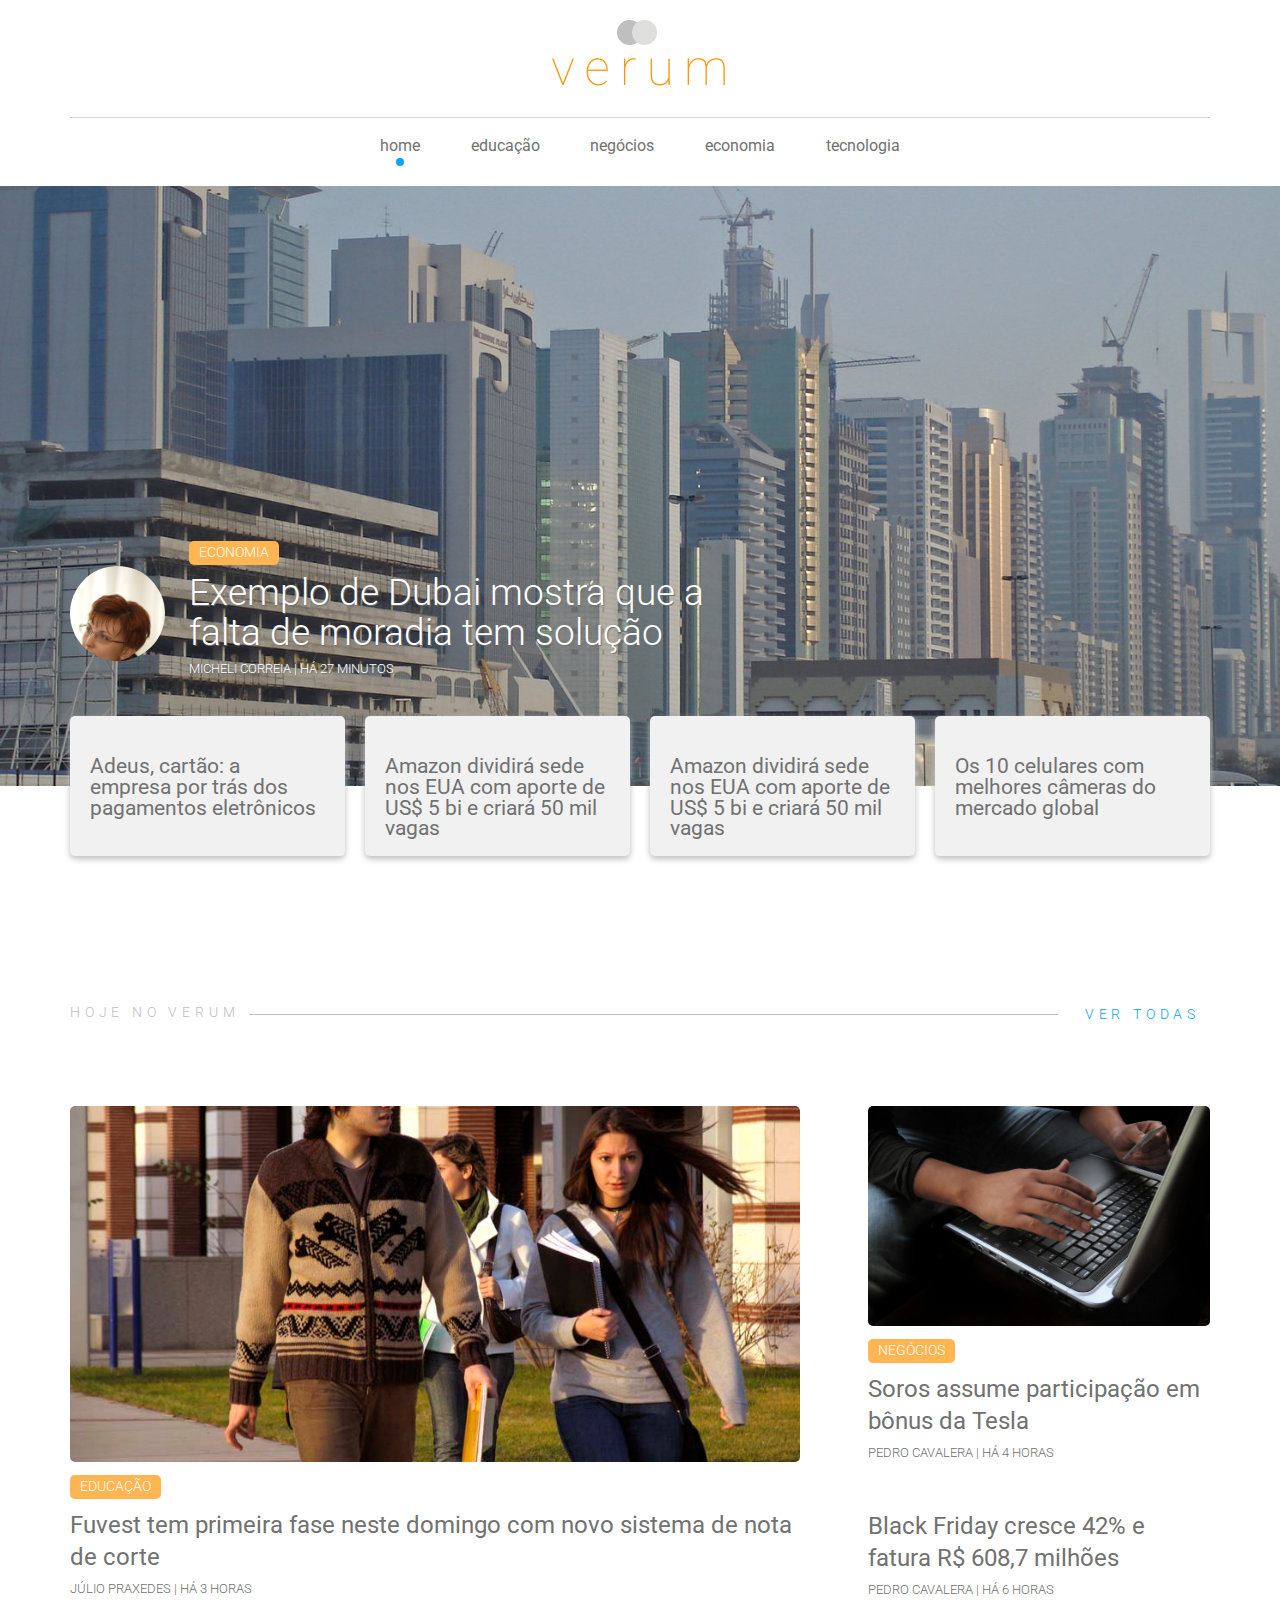
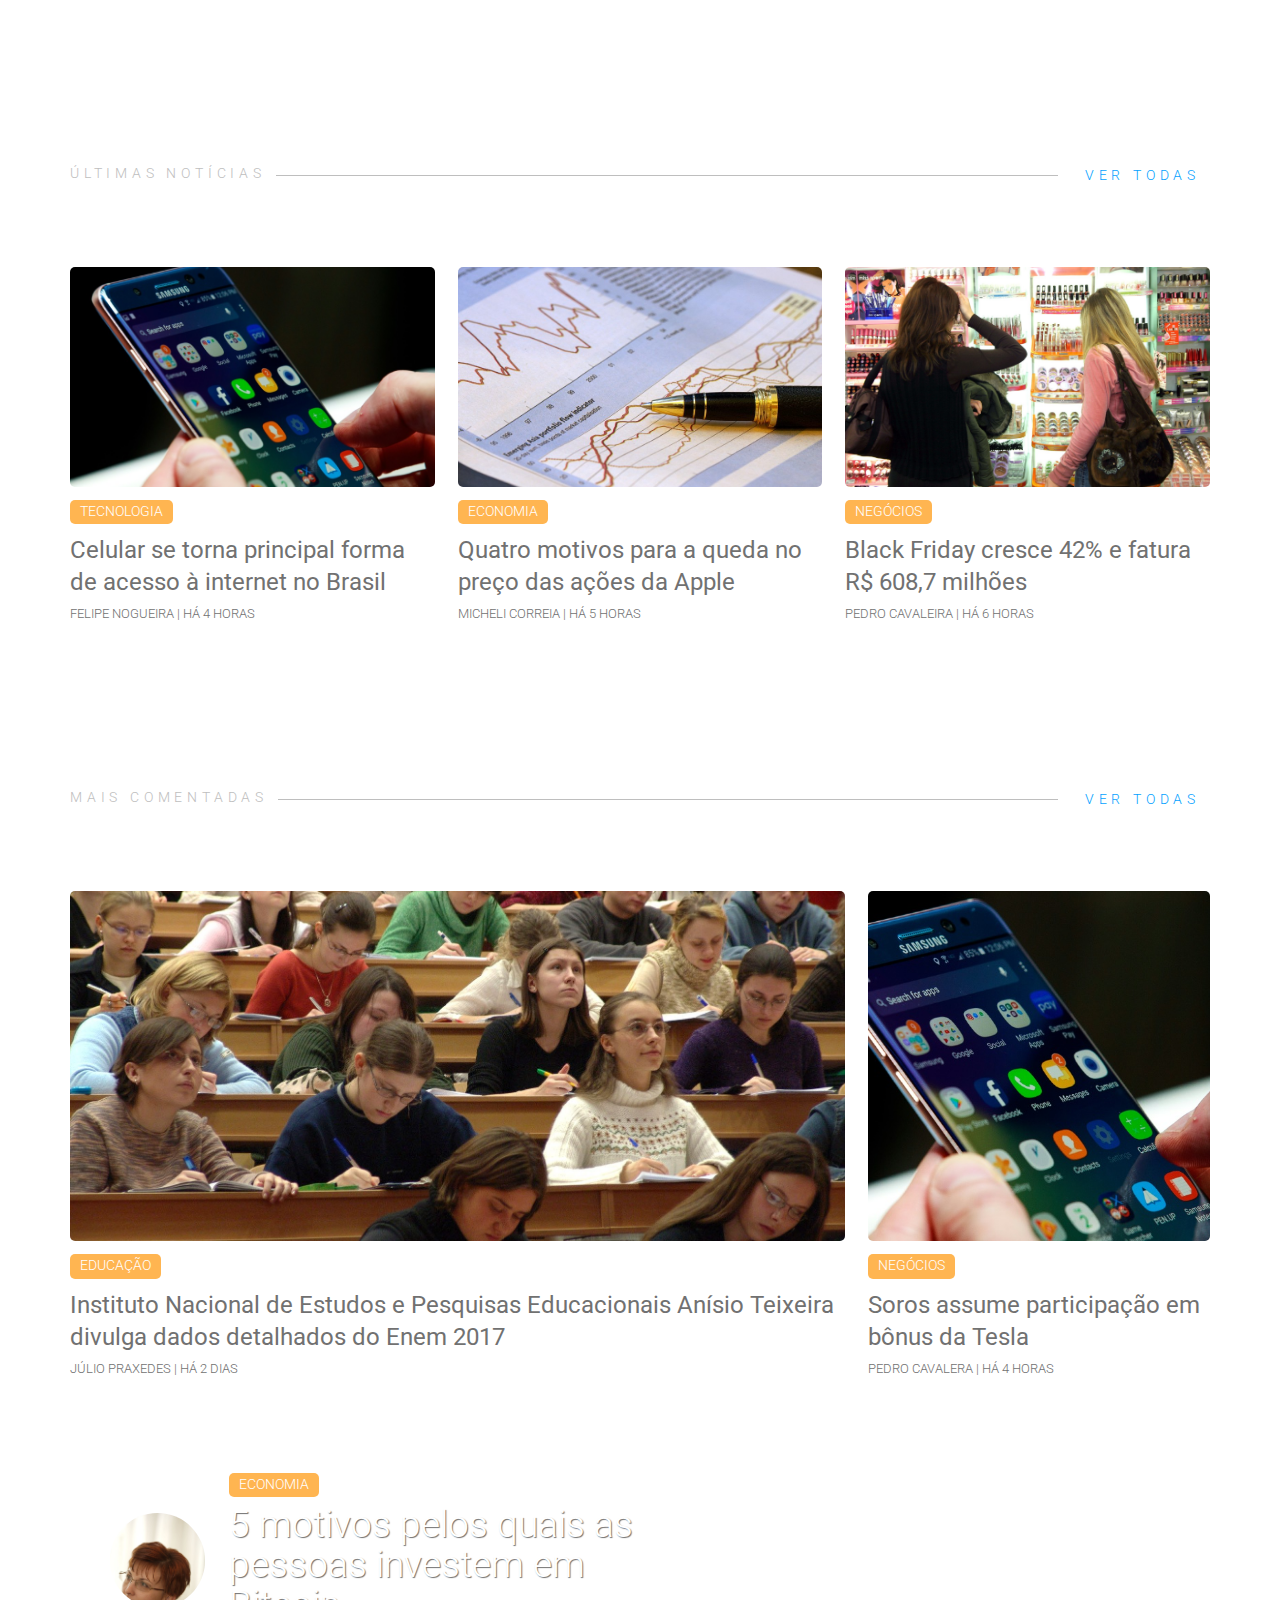
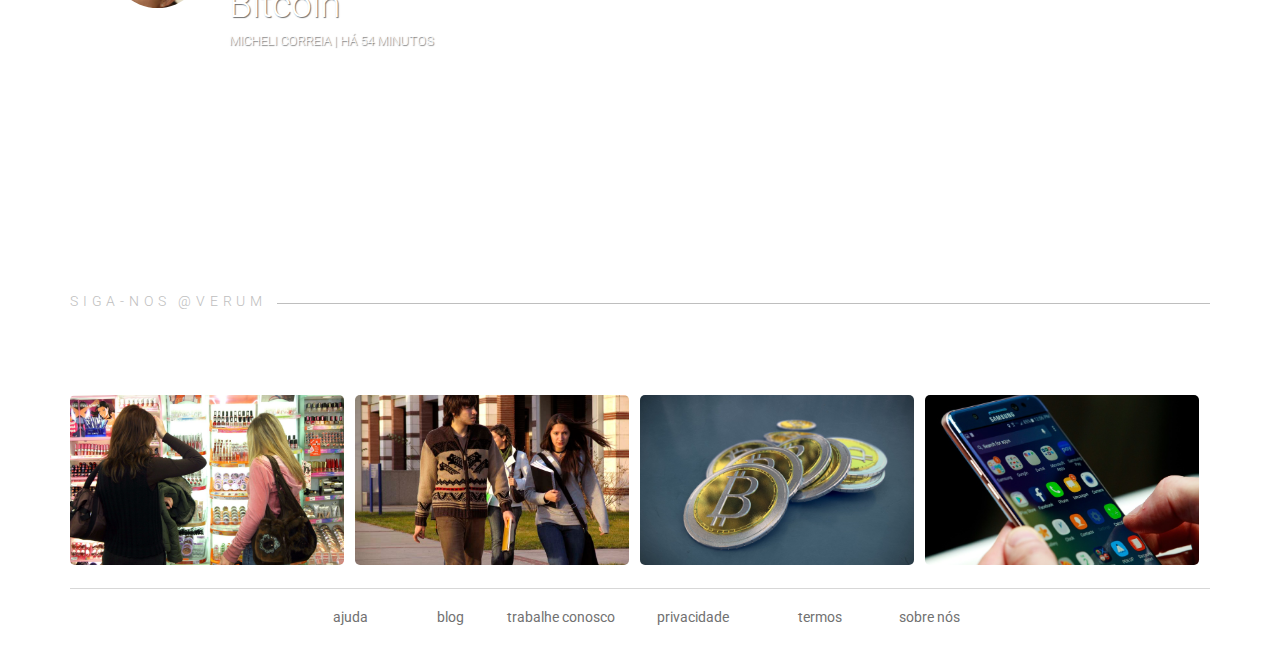
==== index.html @ 6d585f29 "Commit inicial" ====
<!DOCTYPE html>
<!--[if lt IE 7]>      <html class="no-js lt-ie9 lt-ie8 lt-ie7" lang="pt-br"> <![endif]-->
<!--[if IE 7]>         <html class="no-js lt-ie9 lt-ie8" lang="pt-br"> <![endif]-->
<!--[if IE 8]>         <html class="no-js lt-ie9" lang="pt-br"> <![endif]-->
<!--[if gt IE 8]><!-->
<html class="no-js" lang="pt-br">
<!--<![endif]-->

<head>
    <meta charset="utf-8">
    <meta http-equiv="X-UA-Compatible" content="IE=edge">
    <title>Verum - Notícias relevantes você encontra aqui!</title>
    <meta name="description" content="Verum é um portal de notícias brasileiro, que preza pela boa informação, de forma clara e concisa.">
    <meta name="viewport" content="width=device-width, initial-scale=1">
    <link rel="stylesheet" href="https://maxcdn.icons8.com/fonts/line-awesome/1.1/css/line-awesome-font-awesome.min.css">
    <link rel="stylesheet" href="assets/css/geral.css">
</head>

<body>
    <!--[if lt IE 7]>
            <p class="navegador-desatualizado">Você está usando um navegador <strong>desatualizado</strong>. Por favor <a href="#">atualize-o</a> para melhorar a sua experiência.</p>
        <![endif]-->
    <header class="cabecalho-topo">
        <div class="container">

            <h1>Verum</h1>
            <a href="index.html" title="Ir par a página inicial">
                <img src="assets/img/logo.png" alt="Logo Verum" class="logo-topo">
            </a>
            <nav class="nav-busca-login">
                <ul>
                    <li><a href="#" title="Buscar no site"><i class="fa fa-search"></i></a></li>
                    <li><a href="#" title="Logar no site"><i class="fa fa-user"></i></a></li>
                </ul>
            </nav>
            <nav class="nav-menu-principal">
                <ul>
                    <li class="active"><a href="#" title="Home">Home</a></li>
                    <li><a href="#" title="Educação">Educação</a></li>
                    <li><a href="#" title="Negócios">Negócios</a></li>
                    <li><a href="#" title="Economia">Economia</a></li>
                    <li><a href="#" title="Tecnologia">Tecnologia</a></li>
                </ul>
            </nav>
        </div>
    </header>
    <main>
        <article class="noticia-destaque" style="background-image: url(assets/img/dubai.jpg)">
            <header>
                <div class="container">
                    <div class="img-autor">
                        <img src="assets/img/micheli.jpg" alt="">
                    </div>
                    <div class="dados-autor">
                        <span>Economia</span>
                        <h2><a href="#" title="Exemplo de Dubai mostra que a falta de moradia tem solução">Exemplo de Dubai mostra que a falta de moradia tem solução</h2>
                        <p><a href="#">Micheli Correia</a> | há 27 minutos</p>
                    </div>
                </div>
            </header>
        </article>
        <div class="container">
            <ul class="bloco-noticias-chamadas">
                <li><a href="#" title="Adeus, cartão: a empresa por trás dos pagamentos eletrônicos">Adeus, cartão: a empresa por trás dos pagamentos eletrônicos</a></li>
                <li><a href="#" title="Amazon dividirá sede nos EUA com aporte de US$ 5 bi e criará 50 mil vagas">Amazon dividirá sede nos EUA com aporte de US$ 5 bi e criará 50 mil vagas</a></li>
                <li><a href="#" title="Amazon dividirá sede nos EUA com aporte de US$ 5 bi e criará 50 mil vagas">Amazon dividirá sede nos EUA com aporte de US$ 5 bi e criará 50 mil vagas</a></li>
                <li><a href="#" title="Os 10 celulares com melhores câmeras do mercado global">Os 10 celulares com melhores câmeras do mercado global</a></li>
            </ul>
            <div class="bloco bloco-noticias-hoje">
                <div class="separador-blocos">
                    <h3>Hoje no Verum</h3>
                    <hr>
                    <a href="#">Ver todas</a>
                </div>
                <div class="grid-container">
                    <div class="grid a">
                        <article>
                            <header>
                                <img src="assets/img/fuvest.jpg" alt="Fuvest" style="height: 356px;">
                                <span>Educação</span>
                                <h2><a href="#"title="Fuvest tem primeira fase neste domingo com novo sistema de nota de corte">Fuvest tem primeira fase neste domingo com novo sistema de nota de corte</a></h2>
                                <p><a href="#">Júlio Praxedes</a> | há 3 horas</p>
                            </header>
                        </article>
                    </div>
                    <div class="grid b">
                        <article>
                            <header>
                                <img src="assets/img/tesla.jpg" alt="Tesla" style="height: 220px;">
                                <span>Negócios</span>
                                <h2><a href="#">Soros assume participação em bônus da Tesla</a></h2>
                                <p><a href="#">Pedro Cavalera</a> | há 4 horas</p>
                            </header>
                        </article>
                        <article>
                            <header>
                                <h2><a href="#">Black Friday cresce 42% e fatura R$ 608,7 milhões</a></h2>
                                <p><a href="#">Pedro Cavalera</a> | há 6 horas</p>
                            </header>
                        </article>
                    </div>
                </div>
            </div>
            <div class="bloco bloco-noticias-ultimas">
                <div class="separador-blocos">
                    <h3>Últimas notícias</h3>
                    <hr>
                    <a href="#">Ver todas</a>
                </div>
                <div class="grid-container">
                    <div class="grid a">
                        <article>
                            <header>
                                <img src="assets/img/celular.jpg" alt="Celular" style="height: 220px;">
                                <span>Tecnologia</span>
                                <h2>Celular se torna principal forma de acesso à internet no Brasil
                                </h2>
                                <p><a href="#">Felipe Nogueira</a> | há 4 horas</p>
                            </header>
                        </article>
                    </div>
                    <div class="grid b">
                        <article>
                            <header>
                                <img src="assets/img/apple.jpg" alt="Ações Apple" style="height: 220px;">
                                <span>Economia</span>
                                <h2>Quatro motivos para a queda no preço das ações da Apple
                                </h2>
                                <p><a href="#">Micheli Correia</a> | há 5 horas</p>
                            </header>
                        </article>
                    </div>
                    <div class="grid c">
                        <article>
                            <header>
                                <img src="assets/img/black-friday.jpg" alt="Black Friday" style="height: 220px;">
                                <span>Negócios</span>
                                <h2>Black Friday cresce 42% e fatura R$ 608,7 milhões
                                </h2>
                                <p><a href="#">Pedro Cavaleira</a> | há 6 horas</p>
                            </header>
                        </article>
                    </div>
                </div>
            </div>
            <div class="bloco bloco-noticias-mais-comentadas">
                <div class="separador-blocos">
                    <h3>Mais comentadas</h3>
                    <hr>
                    <a href="#">Ver todas</a>
                </div>
                <div class="grid-container">
                    <div class="grid a">
                        <article>
                            <header>
                                <img src="assets/img/inep.jpg" alt="INEP" style="height: 350px;">
                                <span>Educação</span>
                                <h2>Instituto Nacional de Estudos e Pesquisas Educacionais Anísio Teixeira divulga
                                    dados detalhados do Enem 2017
                                </h2>
                                <p><a href="#">Júlio Praxedes</a> | há 2 dias</p>
                            </header>
                        </article>
                    </div>
                    <div class="grid b">
                        <article>
                            <header>
                                <img src="assets/img/celular.jpg" alt="Celular" style="height: 350px;">
                                <span>Negócios</span>
                                <h2>Soros assume participação em bônus da Tesla
                                </h2>
                                <p><a href="#">Pedro Cavalera</a> | há 4 horas</p>
                            </header>
                        </article>
                    </div>
                    <div class="grid c">
                        <article style="background-image: url(assets/img/bitcoin.jpg)">
                            <header>
                                <div class="img-autor">
                                        <img src="assets/img/micheli.jpg" alt="">
                                    </div>
                                    <div class="dados-autor">
                                        <span>Economia</span>
                                        <h2><a href="#" title="5 motivos pelos quais as pessoas investem em Bitcoin">5 motivos pelos quais as pessoas investem em Bitcoin</h2>
                                        <p><a href="#">Micheli Correia</a> | há 54 minutos</p>
                                    </div>
                            </header>
                        </article>
                    </div>
                </div>
            </div>
            <div class="bloco bloco-siganos-instagram">
                <div class="separador-blocos">
                    <h3>Siga-nos @verum</h3>
                    <hr>
                </div>
                <div class="grid-container">
                    <div class="grid a">
                        <article>
                            <header>
                                <img src="assets/img/black-friday.jpg" alt="" style="height: 170px">
                                </h2>
                            </header>
                        </article>
                    </div>
                    <div class="grid b">
                        <article>
                            <header>
                                <img src="assets/img/fuvest.jpg" alt="" style="height: 170px">
                                </h2>
                            </header>
                        </article>
                    </div>
                    <div class="grid c">
                        <article>
                            <header>
                                <img src="assets/img/bitcoin.jpg" alt="" style="height: 170px">
                                </h2>
                            </header>
                        </article>
                    </div>
                    <div class="grid d">
                        <article>
                            <header>
                                <img src="assets/img/celular.jpg" alt="" style="height: 170px">
                                </h2>
                            </header>
                        </article>
                    </div>
                </div>
            </div>
        </div>
    </main>
    <footer>
        <div class="container">
            <nav>
                <ul>
                    <li><a href="">Ajuda</a></li>
                    <li><a href="">Blog</a></li>
                    <li><a href="">Trabalhe conosco</a></li>
                    <li><a href="">Privacidade</a></li>
                    <li><a href="">Termos</a></li>
                    <li><a href="">Sobre nós</a></li>
                </ul>
            </nav>
        </div>
    </footer>
    <script src="assets/js/geral.js" async defer></script>
</body>

</html>
---- assets/css/geral.css ----
﻿@import"https://fonts.googleapis.com/css?family=Roboto:300,400|Roboto+Slab";html,body,div,span,applet,object,iframe,h1,h2,h3,h4,h5,h6,p,blockquote,pre,a,abbr,acronym,address,big,cite,code,del,dfn,em,img,ins,kbd,q,s,samp,small,strike,strong,sub,sup,tt,var,b,u,i,center,dl,dt,dd,ol,ul,li,fieldset,form,label,legend,table,caption,tbody,tfoot,thead,tr,th,td,article,aside,canvas,details,embed,figure,figcaption,footer,header,hgroup,menu,nav,output,ruby,section,summary,time,mark,audio,video{margin:0;padding:0;border:0;font-size:100%;font:inherit;vertical-align:baseline}article,aside,details,figcaption,figure,footer,header,hgroup,menu,nav,section{display:block}body{line-height:1}ol,ul{list-style:none}blockquote,q{quotes:none}blockquote:before,blockquote:after,q:before,q:after{content:"";content:none}table{border-collapse:collapse;border-spacing:0}body{font-family:"Roboto",sans-serif;font-size:100%}a,a:focus,a:active{color:#717171;text-decoration:none}.container{display:block;margin:0 auto;max-width:1140px;position:relative}.container img{max-width:100%}.grid-container{display:grid}.separador-blocos{display:block;height:40px;margin:130px 0 50px;position:relative;width:100%}.separador-blocos h3{background:#fff;color:#bebebe;display:table;font-size:.9rem;font-weight:300;letter-spacing:.3rem;position:absolute;padding:10px 10px 10px 0;text-transform:uppercase;z-index:1}.separador-blocos hr{background:#bebebe;border:0;height:1px;left:0;position:absolute;right:0;top:10px;z-index:0}.separador-blocos a{background:#fff;color:#05a2ff;display:table;font-size:.9rem;font-weight:300;letter-spacing:.3rem;position:absolute;padding:10px 10px 0 10px;right:0;text-transform:uppercase;z-index:1}.separador-blocos a::before{content:"";font-family:"FontAwesome";font-size:1rem}.cabecalho-topo{background-color:#fff;box-shadow:0 2px 2px #bebebe;min-height:50px}.cabecalho-topo h1{display:none}.cabecalho-topo .logo-topo{display:block;margin:20px auto}.cabecalho-topo .nav-busca-login{position:absolute;right:15px;top:50px}.cabecalho-topo .nav-busca-login ul li{display:block;float:left}.cabecalho-topo .nav-busca-login ul li a{color:#bebebe;font-size:18px;margin:5px}.cabecalho-topo .nav-busca-login ul li a:hover{color:#05a2ff}.cabecalho-topo .nav-menu-principal{border-top:1px solid #d7d7d7;display:table;width:100%}.cabecalho-topo .nav-menu-principal ul{display:block;margin:20px auto;max-width:50%}.cabecalho-topo .nav-menu-principal ul li{display:table-cell;text-align:center;width:1%}.cabecalho-topo .nav-menu-principal ul li a{color:#717171;font-size:16px;font-size:1rem;text-transform:lowercase}.cabecalho-topo .nav-menu-principal ul li a:hover,.cabecalho-topo .nav-menu-principal ul li a:focus,.cabecalho-topo .nav-menu-principal ul li a:active{color:#05a2ff}.cabecalho-topo .nav-menu-principal ul li.active::after{background-color:#05a2ff;border-radius:50%;content:"";display:block;height:8px;margin:4px auto 0;width:8px}.noticia-destaque{align-items:flex-end;background-size:cover;background-attachment:fixed;display:flex;min-height:500px;padding-bottom:100px}.noticia-destaque header{width:100%}.noticia-destaque header .img-autor{border-radius:50%;display:inline-block;height:95px;margin-right:20px;overflow:hidden;text-align:center;vertical-align:middle;width:95px}.noticia-destaque header .img-autor img{height:auto;max-width:95px}.noticia-destaque header .dados-autor{display:inline-block;vertical-align:middle}.noticia-destaque header .dados-autor span{background-color:#ffb551;border-radius:5px;color:#fff;font-size:.9rem;font-weight:300;display:table;margin-bottom:8px;padding:5px 10px;text-transform:uppercase}.noticia-destaque header .dados-autor h2{font-size:2.3rem;font-weight:300;line-height:2.5rem;max-width:52%;text-shadow:1px 1px 1px #717171}.noticia-destaque header .dados-autor h2 a{color:#fff}.noticia-destaque header .dados-autor p{color:#fff;font-size:.8rem;font-weight:300;margin:10px 0;text-shadow:1px 1px 1px #717171;text-transform:uppercase}.noticia-destaque header .dados-autor p a{color:#fff}.noticia-destaque header .dados-autor p a:hover,.noticia-destaque header .dados-autor p a:active,.noticia-destaque header .dados-autor p a:focus{color:#05a2ff}.bloco-noticias-chamadas{display:grid;grid-template-columns:25% 25% 25% 25%;grid-template-rows:160px;margin-top:-80px}.bloco-noticias-chamadas li{background-color:#f1f1f1;border-radius:5px;box-shadow:0 3px 6px #bebebe;margin:10px}.bloco-noticias-chamadas li a{display:block;font-size:1.3rem;padding:40px 20px 20px;transition:padding ease .3s;-ms-transition:padding ease .3s;-moz-transition:padding ease .3s;-webkit-transition:padding ease .3s}.bloco-noticias-chamadas li:first-child{margin-left:0}.bloco-noticias-chamadas li:last-child{margin-right:0}.bloco-noticias-chamadas li:hover{background-color:#05a2ff}.bloco-noticias-chamadas li:hover a{color:#fff;padding-top:20px}.bloco article header{padding:20px 0}.bloco article header img{border-radius:5px;object-fit:cover;width:100%}.bloco article header span{background-color:#ffb551;border-radius:5px;color:#fff;font-size:.9rem;font-weight:300;display:table;margin:10px 0;padding:5px 10px;text-transform:uppercase}.bloco article header h2{color:#717171;font-size:1.5rem;line-height:2rem}.bloco article header h2 a{color:#717171}.bloco article header p{color:#717171;font-size:.8rem;font-weight:300;margin:10px 0;text-transform:uppercase}.bloco article header p a{color:#717171}.bloco article header p a:hover,.bloco article header p a:active,.bloco article header p a:focus{color:#05a2ff}.bloco-noticias-hoje .grid-container{grid-template-columns:64% 30%;grid-gap:6%}.bloco-noticias-ultimas .grid-container{grid-template-columns:32% 32% 32%;grid-gap:2%}.bloco-noticias-mais-comentadas .grid-container{grid-template-columns:33% 33% 30%;grid-template-rows:auto;grid-template-areas:"a a b" "c c c";grid-gap:2%}.bloco-noticias-mais-comentadas .a{grid-area:a}.bloco-noticias-mais-comentadas .b{grid-area:b}.bloco-noticias-mais-comentadas .c{grid-area:c}.bloco-noticias-mais-comentadas .c article{background-attachment:fixed;background-position:center center;background-size:cover;border-radius:5px;min-height:350px}.bloco-noticias-mais-comentadas .c article header{padding:40px}.bloco-noticias-mais-comentadas .c article header .img-autor{border-radius:50%;display:inline-block;height:95px;margin-right:20px;overflow:hidden;text-align:center;vertical-align:middle;width:95px}.bloco-noticias-mais-comentadas .c article header .img-autor img{height:auto;max-width:95px}.bloco-noticias-mais-comentadas .c article header .dados-autor{display:inline-block;vertical-align:middle}.bloco-noticias-mais-comentadas .c article header .dados-autor span{background-color:#ffb551;border-radius:5px;color:#fff;font-size:.9rem;font-weight:300;display:table;margin-bottom:8px;padding:5px 10px;text-transform:uppercase}.bloco-noticias-mais-comentadas .c article header .dados-autor h2{font-size:2.3rem;font-weight:300;line-height:2.5rem;max-width:52%;text-shadow:1px 1px 1px #717171}.bloco-noticias-mais-comentadas .c article header .dados-autor h2 a{color:#fff}.bloco-noticias-mais-comentadas .c article header .dados-autor p{color:#fff;font-size:.8rem;font-weight:300;margin:10px 0;text-shadow:1px 1px 1px #717171;text-transform:uppercase}.bloco-noticias-mais-comentadas .c article header .dados-autor p a{color:#fff}.bloco-noticias-mais-comentadas .c article header .dados-autor p a:hover,.bloco-noticias-mais-comentadas .c article header .dados-autor p a:active,.bloco-noticias-mais-comentadas .c article header .dados-autor p a:focus{color:#05a2ff}.bloco-siganos-instagram .grid-container{grid-template-columns:24% 24% 24% 24%;grid-gap:1%}footer .container nav{border-top:1px solid #d7d7d7;display:table;width:100%}footer .container nav ul{display:block;margin:20px auto;max-width:60%}footer .container nav ul li{display:table-cell;text-align:center;width:1%}footer .container nav ul li a{font-size:.9rem;text-transform:lowercase}/*# sourceMappingURL=geral.css.map */
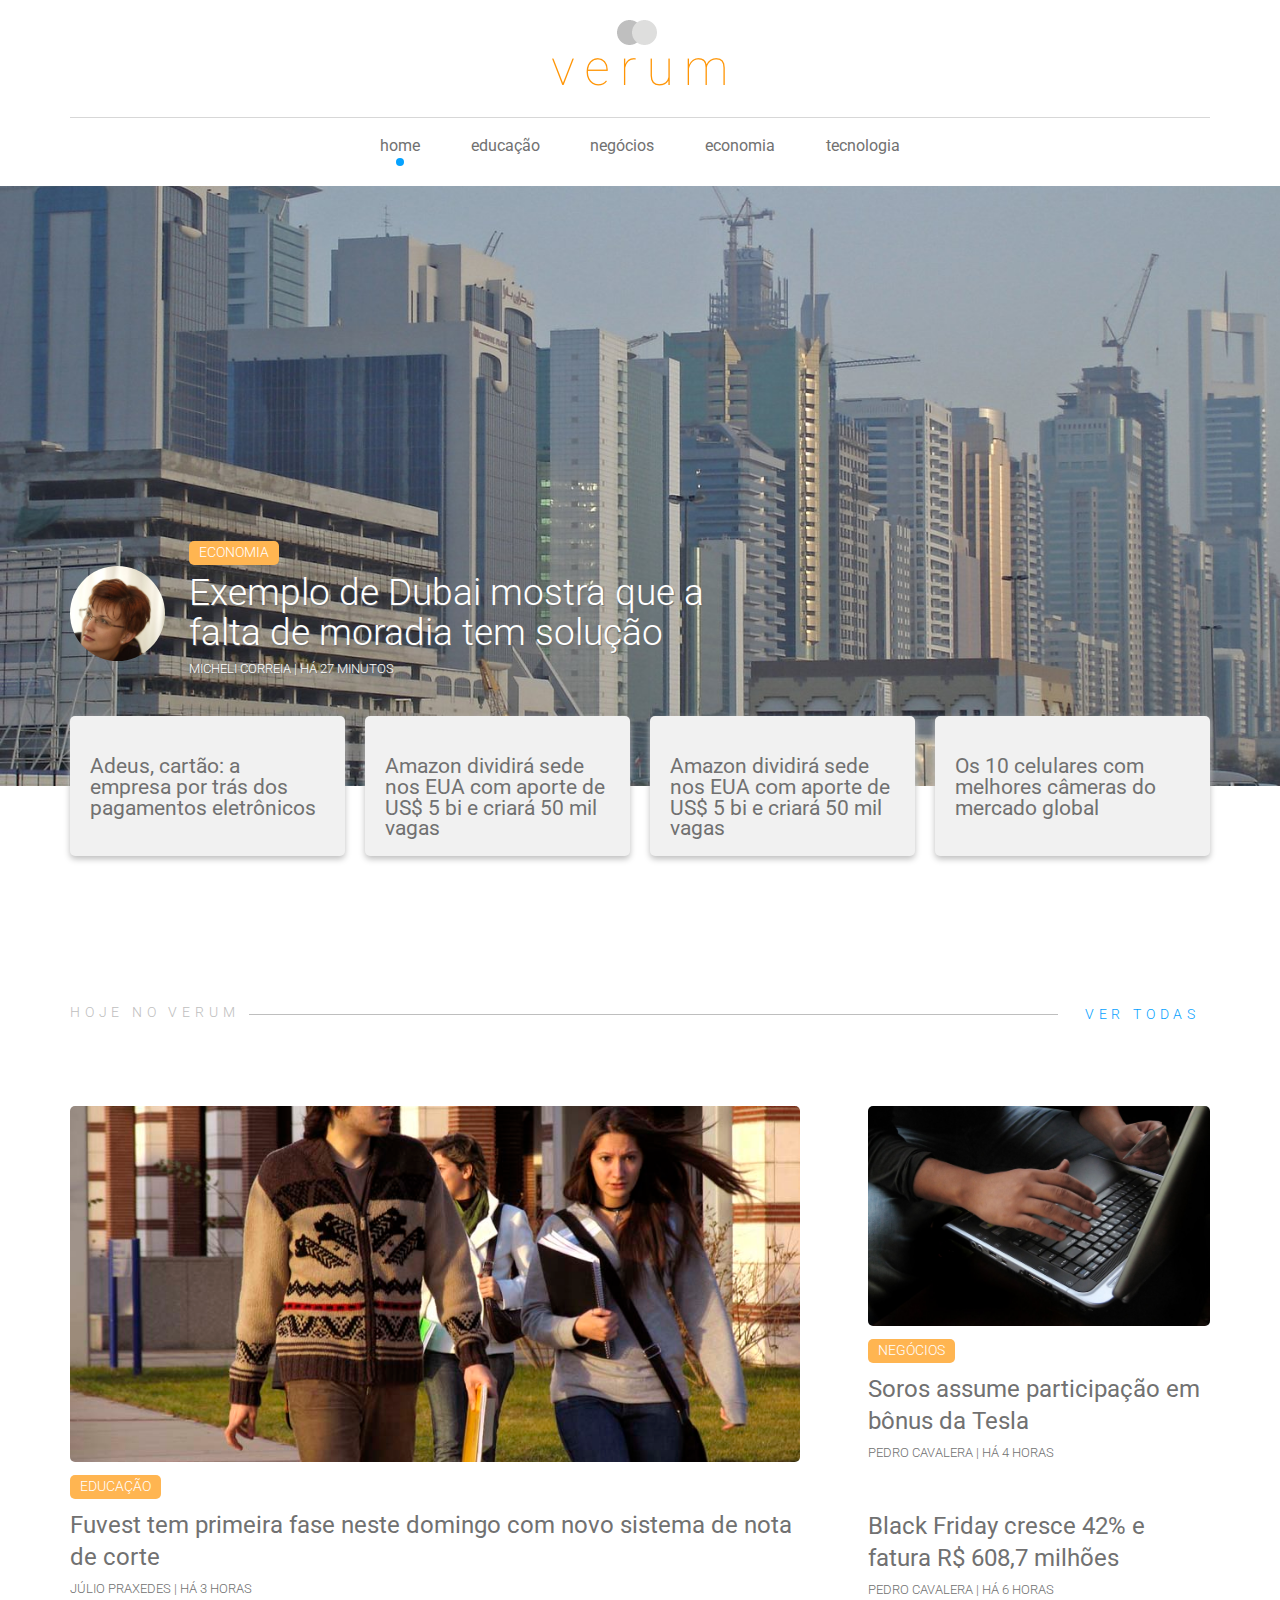
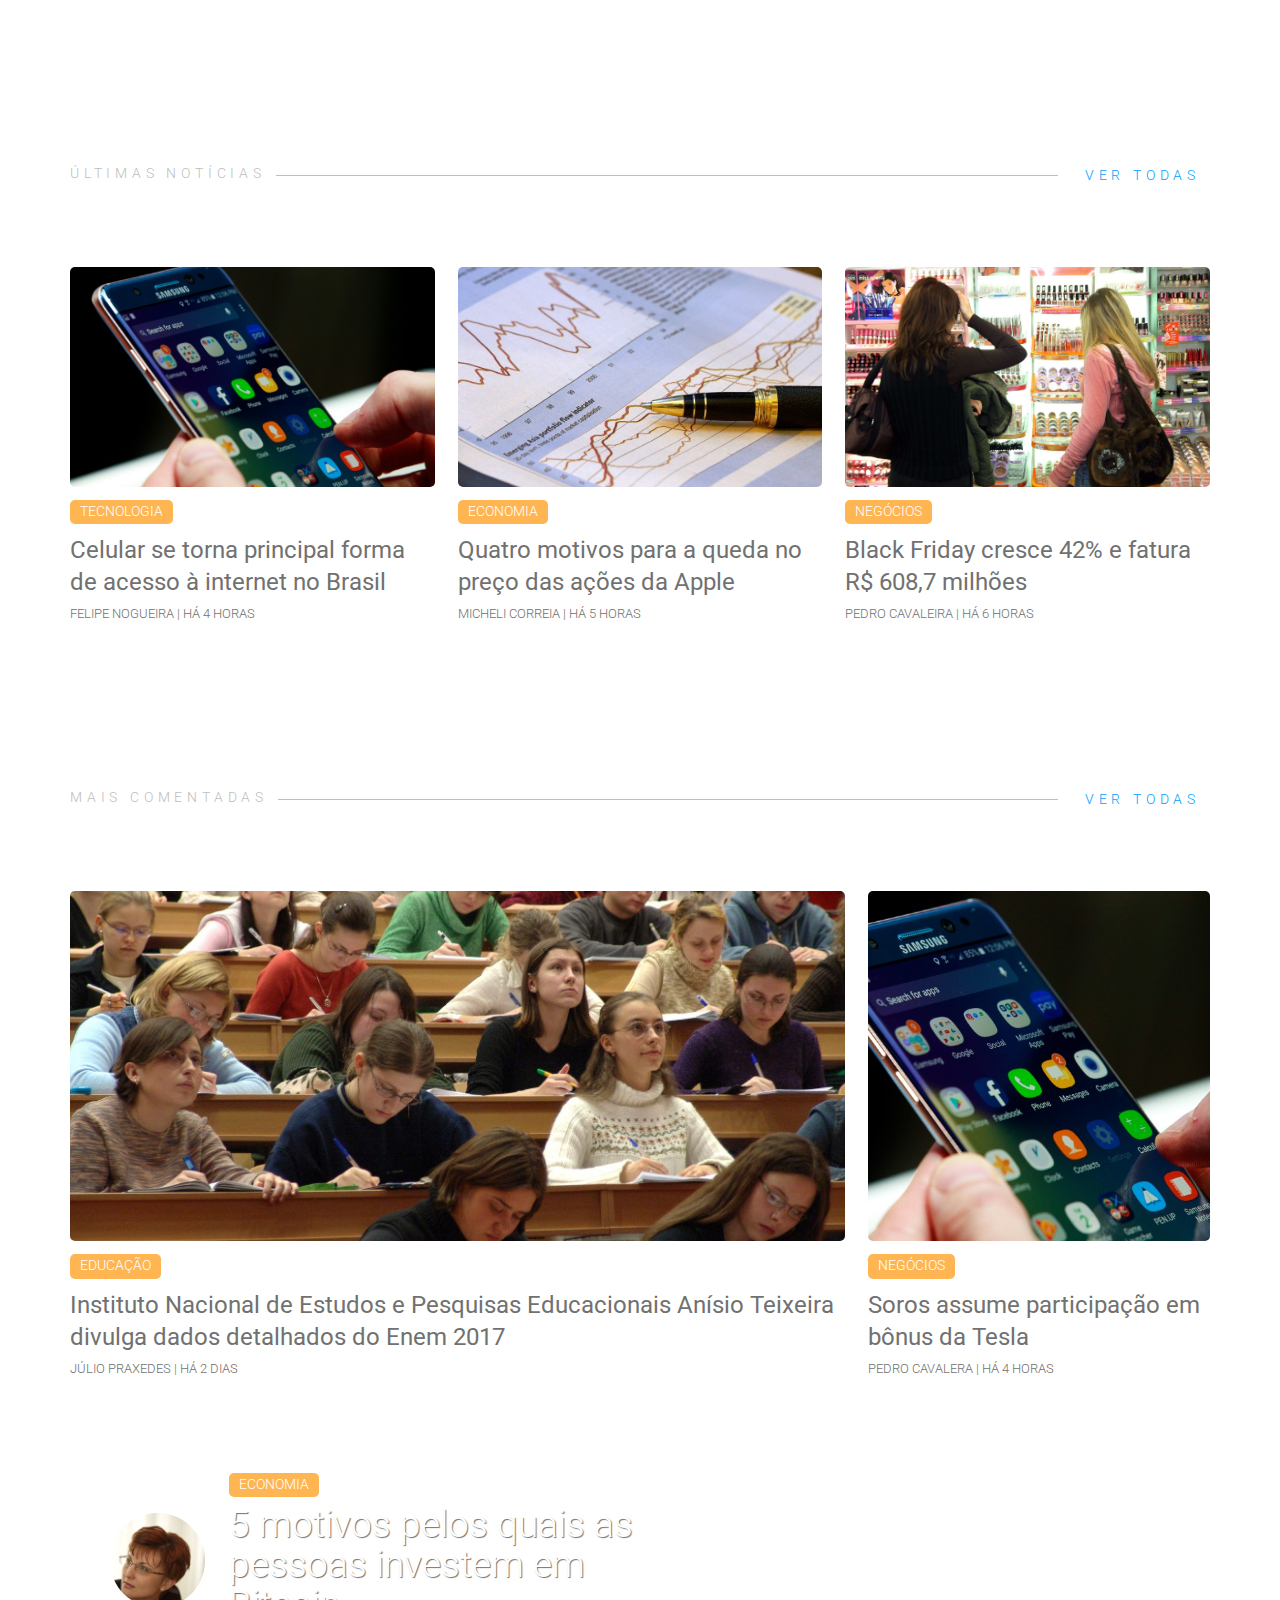
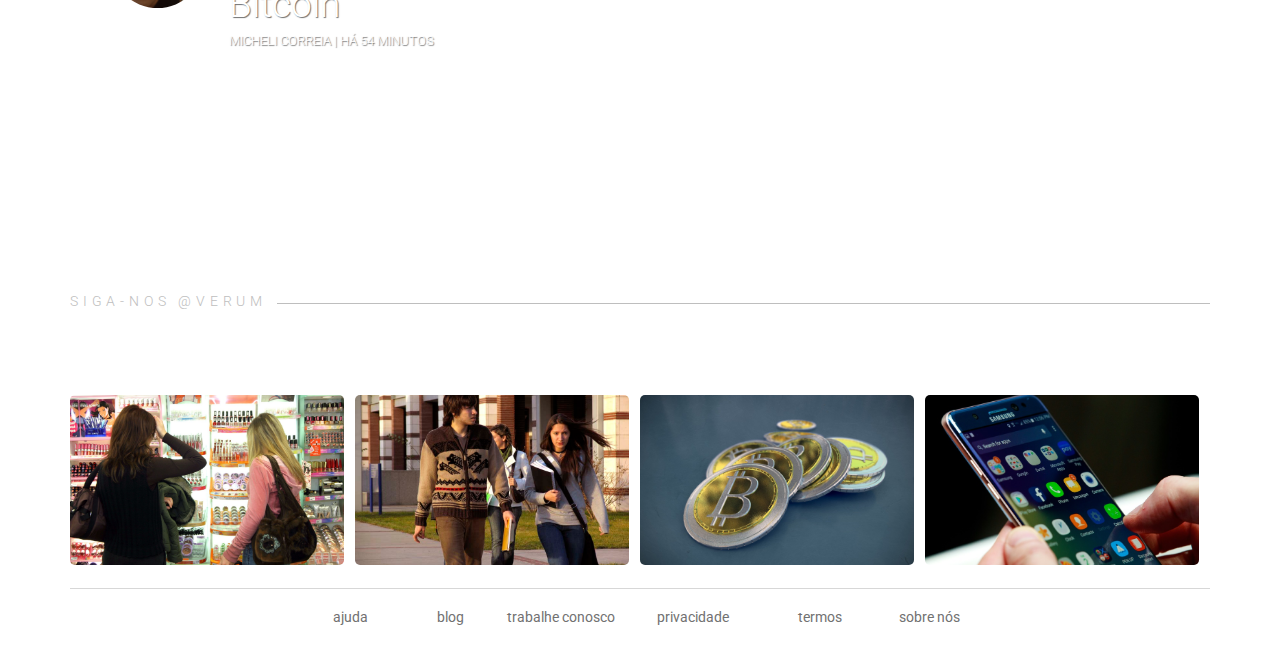
==== commit 8fc3c7da: "ajustes" ====
--- a/index.html
+++ b/index.html
@@ -27,18 +27,19 @@
             <a href="index.html" title="Ir par a página inicial">
                 <img src="assets/img/logo.png" alt="Logo Verum" class="logo-topo">
             </a>
+            <span id="toggle-menu"></span>
             <nav class="nav-busca-login">
                 <ul>
                     <li><a href="#" title="Buscar no site"><i class="fa fa-search"></i></a></li>
                     <li><a href="#" title="Logar no site"><i class="fa fa-user"></i></a></li>
                 </ul>
             </nav>
-            <nav class="nav-menu-principal">
+            <nav class="nav-menu-principal" id="menu-principal">
                 <ul>
                     <li class="active"><a href="#" title="Home">Home</a></li>
                     <li><a href="#" title="Educação">Educação</a></li>
                     <li><a href="#" title="Negócios">Negócios</a></li>
-                    <li><a href="#" title="Economia">Economia</a></li>
+                    <li><a href="interna.html" title="Economia">Economia</a></li>
                     <li><a href="#" title="Tecnologia">Tecnologia</a></li>
                 </ul>
             </nav>
@@ -53,7 +54,7 @@
                     </div>
                     <div class="dados-autor">
                         <span>Economia</span>
-                        <h2><a href="#" title="Exemplo de Dubai mostra que a falta de moradia tem solução">Exemplo de Dubai mostra que a falta de moradia tem solução</h2>
+                        <h2><a href="interna.html" title="Exemplo de Dubai mostra que a falta de moradia tem solução">Exemplo de Dubai mostra que a falta de moradia tem solução</h2>
                         <p><a href="#">Micheli Correia</a> | há 27 minutos</p>
                     </div>
                 </div>
@@ -76,7 +77,7 @@
                     <div class="grid a">
                         <article>
                             <header>
-                                <img src="assets/img/fuvest.jpg" alt="Fuvest" style="height: 356px;">
+                                    <a href="#"title="Fuvest tem primeira fase neste domingo com novo sistema de nota de corte"><img src="assets/img/fuvest.jpg" alt="Fuvest" style="height: 356px;"></a>
                                 <span>Educação</span>
                                 <h2><a href="#"title="Fuvest tem primeira fase neste domingo com novo sistema de nota de corte">Fuvest tem primeira fase neste domingo com novo sistema de nota de corte</a></h2>
                                 <p><a href="#">Júlio Praxedes</a> | há 3 horas</p>
@@ -86,7 +87,7 @@
                     <div class="grid b">
                         <article>
                             <header>
-                                <img src="assets/img/tesla.jpg" alt="Tesla" style="height: 220px;">
+                                <a href="#"><img src="assets/img/tesla.jpg" alt="Tesla" style="height: 220px;"></a>
                                 <span>Negócios</span>
                                 <h2><a href="#">Soros assume participação em bônus da Tesla</a></h2>
                                 <p><a href="#">Pedro Cavalera</a> | há 4 horas</p>
@@ -111,7 +112,7 @@
                     <div class="grid a">
                         <article>
                             <header>
-                                <img src="assets/img/celular.jpg" alt="Celular" style="height: 220px;">
+                                <a href="#"><img src="assets/img/celular.jpg" alt="Celular" style="height: 220px;"></a>
                                 <span>Tecnologia</span>
                                 <h2>Celular se torna principal forma de acesso à internet no Brasil
                                 </h2>
@@ -122,7 +123,7 @@
                     <div class="grid b">
                         <article>
                             <header>
-                                <img src="assets/img/apple.jpg" alt="Ações Apple" style="height: 220px;">
+                                <a href="#"><img src="assets/img/apple.jpg" alt="Ações Apple" style="height: 220px;"></a>
                                 <span>Economia</span>
                                 <h2>Quatro motivos para a queda no preço das ações da Apple
                                 </h2>
@@ -133,7 +134,7 @@
                     <div class="grid c">
                         <article>
                             <header>
-                                <img src="assets/img/black-friday.jpg" alt="Black Friday" style="height: 220px;">
+                                <a href="#"><img src="assets/img/black-friday.jpg" alt="Black Friday" style="height: 220px;"></a>
                                 <span>Negócios</span>
                                 <h2>Black Friday cresce 42% e fatura R$ 608,7 milhões
                                 </h2>
@@ -153,10 +154,10 @@
                     <div class="grid a">
                         <article>
                             <header>
-                                <img src="assets/img/inep.jpg" alt="INEP" style="height: 350px;">
+                                <a href="#"><img src="assets/img/inep.jpg" alt="INEP" style="height: 350px;"></a>
                                 <span>Educação</span>
-                                <h2>Instituto Nacional de Estudos e Pesquisas Educacionais Anísio Teixeira divulga
-                                    dados detalhados do Enem 2017
+                                <h2><a href="#">Instituto Nacional de Estudos e Pesquisas Educacionais Anísio Teixeira divulga
+                                    dados detalhados do Enem 2017</a>
                                 </h2>
                                 <p><a href="#">Júlio Praxedes</a> | há 2 dias</p>
                             </header>
@@ -165,9 +166,9 @@
                     <div class="grid b">
                         <article>
                             <header>
-                                <img src="assets/img/celular.jpg" alt="Celular" style="height: 350px;">
+                                <a href="#"><img src="assets/img/celular.jpg" alt="Celular" style="height: 350px;"></a>
                                 <span>Negócios</span>
-                                <h2>Soros assume participação em bônus da Tesla
+                                <h2><a href="#">Soros assume participação em bônus da Tesla</a>
                                 </h2>
                                 <p><a href="#">Pedro Cavalera</a> | há 4 horas</p>
                             </header>
@@ -198,15 +199,15 @@
                     <div class="grid a">
                         <article>
                             <header>
-                                <img src="assets/img/black-friday.jpg" alt="" style="height: 170px">
-                                </h2>
-                            </header>
-                        </article>
-                    </div>
-                    <div class="grid b">
-                        <article>
-                            <header>
-                                <img src="assets/img/fuvest.jpg" alt="" style="height: 170px">
+                                <a href="#"><img src="assets/img/black-friday.jpg" alt="" style="height: 170px"></a>
+                                </h2>
+                            </header>
+                        </article>
+                    </div>
+                    <div class="grid b">
+                        <article>
+                            <header>
+                                <a href="#"><img src="assets/img/fuvest.jpg" alt="" style="height: 170px"></a> 
                                 </h2>
                             </header>
                         </article>
@@ -214,7 +215,7 @@
                     <div class="grid c">
                         <article>
                             <header>
-                                <img src="assets/img/bitcoin.jpg" alt="" style="height: 170px">
+                                <a href="#"><img src="assets/img/bitcoin.jpg" alt="" style="height: 170px"></a>
                                 </h2>
                             </header>
                         </article>
@@ -222,7 +223,7 @@
                     <div class="grid d">
                         <article>
                             <header>
-                                <img src="assets/img/celular.jpg" alt="" style="height: 170px">
+                                <a href="#"><img src="assets/img/celular.jpg" alt="" style="height: 170px"></a>
                                 </h2>
                             </header>
                         </article>
--- a/assets/css/geral.css
+++ b/assets/css/geral.css
@@ -1 +1 @@
-﻿@import"https://fonts.googleapis.com/css?family=Roboto:300,400|Roboto+Slab";html,body,div,span,applet,object,iframe,h1,h2,h3,h4,h5,h6,p,blockquote,pre,a,abbr,acronym,address,big,cite,code,del,dfn,em,img,ins,kbd,q,s,samp,small,strike,strong,sub,sup,tt,var,b,u,i,center,dl,dt,dd,ol,ul,li,fieldset,form,label,legend,table,caption,tbody,tfoot,thead,tr,th,td,article,aside,canvas,details,embed,figure,figcaption,footer,header,hgroup,menu,nav,output,ruby,section,summary,time,mark,audio,video{margin:0;padding:0;border:0;font-size:100%;font:inherit;vertical-align:baseline}article,aside,details,figcaption,figure,footer,header,hgroup,menu,nav,section{display:block}body{line-height:1}ol,ul{list-style:none}blockquote,q{quotes:none}blockquote:before,blockquote:after,q:before,q:after{content:"";content:none}table{border-collapse:collapse;border-spacing:0}body{font-family:"Roboto",sans-serif;font-size:100%}a,a:focus,a:active{color:#717171;text-decoration:none}.container{display:block;margin:0 auto;max-width:1140px;position:relative}.container img{max-width:100%}.grid-container{display:grid}.separador-blocos{display:block;height:40px;margin:130px 0 50px;position:relative;width:100%}.separador-blocos h3{background:#fff;color:#bebebe;display:table;font-size:.9rem;font-weight:300;letter-spacing:.3rem;position:absolute;padding:10px 10px 10px 0;text-transform:uppercase;z-index:1}.separador-blocos hr{background:#bebebe;border:0;height:1px;left:0;position:absolute;right:0;top:10px;z-index:0}.separador-blocos a{background:#fff;color:#05a2ff;display:table;font-size:.9rem;font-weight:300;letter-spacing:.3rem;position:absolute;padding:10px 10px 0 10px;right:0;text-transform:uppercase;z-index:1}.separador-blocos a::before{content:"";font-family:"FontAwesome";font-size:1rem}.cabecalho-topo{background-color:#fff;box-shadow:0 2px 2px #bebebe;min-height:50px}.cabecalho-topo h1{display:none}.cabecalho-topo .logo-topo{display:block;margin:20px auto}.cabecalho-topo .nav-busca-login{position:absolute;right:15px;top:50px}.cabecalho-topo .nav-busca-login ul li{display:block;float:left}.cabecalho-topo .nav-busca-login ul li a{color:#bebebe;font-size:18px;margin:5px}.cabecalho-topo .nav-busca-login ul li a:hover{color:#05a2ff}.cabecalho-topo .nav-menu-principal{border-top:1px solid #d7d7d7;display:table;width:100%}.cabecalho-topo .nav-menu-principal ul{display:block;margin:20px auto;max-width:50%}.cabecalho-topo .nav-menu-principal ul li{display:table-cell;text-align:center;width:1%}.cabecalho-topo .nav-menu-principal ul li a{color:#717171;font-size:16px;font-size:1rem;text-transform:lowercase}.cabecalho-topo .nav-menu-principal ul li a:hover,.cabecalho-topo .nav-menu-principal ul li a:focus,.cabecalho-topo .nav-menu-principal ul li a:active{color:#05a2ff}.cabecalho-topo .nav-menu-principal ul li.active::after{background-color:#05a2ff;border-radius:50%;content:"";display:block;height:8px;margin:4px auto 0;width:8px}.noticia-destaque{align-items:flex-end;background-size:cover;background-attachment:fixed;display:flex;min-height:500px;padding-bottom:100px}.noticia-destaque header{width:100%}.noticia-destaque header .img-autor{border-radius:50%;display:inline-block;height:95px;margin-right:20px;overflow:hidden;text-align:center;vertical-align:middle;width:95px}.noticia-destaque header .img-autor img{height:auto;max-width:95px}.noticia-destaque header .dados-autor{display:inline-block;vertical-align:middle}.noticia-destaque header .dados-autor span{background-color:#ffb551;border-radius:5px;color:#fff;font-size:.9rem;font-weight:300;display:table;margin-bottom:8px;padding:5px 10px;text-transform:uppercase}.noticia-destaque header .dados-autor h2{font-size:2.3rem;font-weight:300;line-height:2.5rem;max-width:52%;text-shadow:1px 1px 1px #717171}.noticia-destaque header .dados-autor h2 a{color:#fff}.noticia-destaque header .dados-autor p{color:#fff;font-size:.8rem;font-weight:300;margin:10px 0;text-shadow:1px 1px 1px #717171;text-transform:uppercase}.noticia-destaque header .dados-autor p a{color:#fff}.noticia-destaque header .dados-autor p a:hover,.noticia-destaque header .dados-autor p a:active,.noticia-destaque header .dados-autor p a:focus{color:#05a2ff}.bloco-noticias-chamadas{display:grid;grid-template-columns:25% 25% 25% 25%;grid-template-rows:160px;margin-top:-80px}.bloco-noticias-chamadas li{background-color:#f1f1f1;border-radius:5px;box-shadow:0 3px 6px #bebebe;margin:10px}.bloco-noticias-chamadas li a{display:block;font-size:1.3rem;padding:40px 20px 20px;transition:padding ease .3s;-ms-transition:padding ease .3s;-moz-transition:padding ease .3s;-webkit-transition:padding ease .3s}.bloco-noticias-chamadas li:first-child{margin-left:0}.bloco-noticias-chamadas li:last-child{margin-right:0}.bloco-noticias-chamadas li:hover{background-color:#05a2ff}.bloco-noticias-chamadas li:hover a{color:#fff;padding-top:20px}.bloco article header{padding:20px 0}.bloco article header img{border-radius:5px;object-fit:cover;width:100%}.bloco article header span{background-color:#ffb551;border-radius:5px;color:#fff;font-size:.9rem;font-weight:300;display:table;margin:10px 0;padding:5px 10px;text-transform:uppercase}.bloco article header h2{color:#717171;font-size:1.5rem;line-height:2rem}.bloco article header h2 a{color:#717171}.bloco article header p{color:#717171;font-size:.8rem;font-weight:300;margin:10px 0;text-transform:uppercase}.bloco article header p a{color:#717171}.bloco article header p a:hover,.bloco article header p a:active,.bloco article header p a:focus{color:#05a2ff}.bloco-noticias-hoje .grid-container{grid-template-columns:64% 30%;grid-gap:6%}.bloco-noticias-ultimas .grid-container{grid-template-columns:32% 32% 32%;grid-gap:2%}.bloco-noticias-mais-comentadas .grid-container{grid-template-columns:33% 33% 30%;grid-template-rows:auto;grid-template-areas:"a a b" "c c c";grid-gap:2%}.bloco-noticias-mais-comentadas .a{grid-area:a}.bloco-noticias-mais-comentadas .b{grid-area:b}.bloco-noticias-mais-comentadas .c{grid-area:c}.bloco-noticias-mais-comentadas .c article{background-attachment:fixed;background-position:center center;background-size:cover;border-radius:5px;min-height:350px}.bloco-noticias-mais-comentadas .c article header{padding:40px}.bloco-noticias-mais-comentadas .c article header .img-autor{border-radius:50%;display:inline-block;height:95px;margin-right:20px;overflow:hidden;text-align:center;vertical-align:middle;width:95px}.bloco-noticias-mais-comentadas .c article header .img-autor img{height:auto;max-width:95px}.bloco-noticias-mais-comentadas .c article header .dados-autor{display:inline-block;vertical-align:middle}.bloco-noticias-mais-comentadas .c article header .dados-autor span{background-color:#ffb551;border-radius:5px;color:#fff;font-size:.9rem;font-weight:300;display:table;margin-bottom:8px;padding:5px 10px;text-transform:uppercase}.bloco-noticias-mais-comentadas .c article header .dados-autor h2{font-size:2.3rem;font-weight:300;line-height:2.5rem;max-width:52%;text-shadow:1px 1px 1px #717171}.bloco-noticias-mais-comentadas .c article header .dados-autor h2 a{color:#fff}.bloco-noticias-mais-comentadas .c article header .dados-autor p{color:#fff;font-size:.8rem;font-weight:300;margin:10px 0;text-shadow:1px 1px 1px #717171;text-transform:uppercase}.bloco-noticias-mais-comentadas .c article header .dados-autor p a{color:#fff}.bloco-noticias-mais-comentadas .c article header .dados-autor p a:hover,.bloco-noticias-mais-comentadas .c article header .dados-autor p a:active,.bloco-noticias-mais-comentadas .c article header .dados-autor p a:focus{color:#05a2ff}.bloco-siganos-instagram .grid-container{grid-template-columns:24% 24% 24% 24%;grid-gap:1%}footer .container nav{border-top:1px solid #d7d7d7;display:table;width:100%}footer .container nav ul{display:block;margin:20px auto;max-width:60%}footer .container nav ul li{display:table-cell;text-align:center;width:1%}footer .container nav ul li a{font-size:.9rem;text-transform:lowercase}/*# sourceMappingURL=geral.css.map */
+﻿@import"https://fonts.googleapis.com/css?family=Roboto:300,400|Roboto+Slab";html,body,div,span,applet,object,iframe,h1,h2,h3,h4,h5,h6,p,blockquote,pre,a,abbr,acronym,address,big,cite,code,del,dfn,em,img,ins,kbd,q,s,samp,small,strike,strong,sub,sup,tt,var,b,u,i,center,dl,dt,dd,ol,ul,li,fieldset,form,label,legend,table,caption,tbody,tfoot,thead,tr,th,td,article,aside,canvas,details,embed,figure,figcaption,footer,header,hgroup,menu,nav,output,ruby,section,summary,time,mark,audio,video{margin:0;padding:0;border:0;font-size:100%;font:inherit;vertical-align:baseline}article,aside,details,figcaption,figure,footer,header,hgroup,menu,nav,section{display:block}body{line-height:1}ol,ul{list-style:none}blockquote,q{quotes:none}blockquote:before,blockquote:after,q:before,q:after{content:"";content:none}table{border-collapse:collapse;border-spacing:0}body{font-family:"Roboto",sans-serif;font-size:100%}a,a:focus,a:active{color:#717171;text-decoration:none}.container{display:block;margin:0 auto;max-width:1140px;padding:0 15px;position:relative}.container img{max-width:100%}.grid-container{display:grid}.separador-blocos{display:block;height:40px;margin:130px 0 50px;position:relative;width:100%}.separador-blocos h3{background:#fff;color:#bebebe;display:table;font-size:.9rem;font-weight:300;letter-spacing:.3rem;position:absolute;padding:10px 10px 10px 0;text-transform:uppercase;z-index:1}.separador-blocos hr{background:#bebebe;border:0;height:1px;left:0;position:absolute;right:0;top:10px;z-index:0}.separador-blocos a{background:#fff;color:#05a2ff;display:table;font-size:.9rem;font-weight:300;letter-spacing:.3rem;position:absolute;padding:10px 10px 0 10px;right:0;text-transform:uppercase;z-index:1}.separador-blocos a::before{content:"";font-family:"FontAwesome";font-size:1rem}.cabecalho-topo{background-color:#fff;box-shadow:0 2px 2px #bebebe;min-height:50px}.cabecalho-topo h1{display:none}.cabecalho-topo .logo-topo{display:block;margin:20px auto}.cabecalho-topo #toggle-menu{display:none}.cabecalho-topo .nav-busca-login{position:absolute;right:15px;top:50px}.cabecalho-topo .nav-busca-login ul li{display:block;float:left}.cabecalho-topo .nav-busca-login ul li a{color:#bebebe;font-size:18px;margin:5px}.cabecalho-topo .nav-busca-login ul li a:hover{color:#05a2ff}.cabecalho-topo .nav-menu-principal{border-top:1px solid #d7d7d7;display:table;width:100%}.cabecalho-topo .nav-menu-principal ul{display:block;margin:20px auto;max-width:50%}.cabecalho-topo .nav-menu-principal ul li{display:table-cell;text-align:center;width:1%}.cabecalho-topo .nav-menu-principal ul li a{color:#717171;font-size:16px;font-size:1rem;text-transform:lowercase}.cabecalho-topo .nav-menu-principal ul li a:hover,.cabecalho-topo .nav-menu-principal ul li a:focus,.cabecalho-topo .nav-menu-principal ul li a:active{color:#05a2ff}.cabecalho-topo .nav-menu-principal ul li.active::after{background-color:#05a2ff;border-radius:50%;content:"";display:block;height:8px;margin:4px auto 0;width:8px}.noticia-destaque{align-items:flex-end;background-size:cover;background-attachment:fixed;display:flex;min-height:500px;padding-bottom:100px}.noticia-destaque header{width:100%}.noticia-destaque header .img-autor{border-radius:50%;display:inline-block;height:95px;margin-right:20px;overflow:hidden;text-align:center;vertical-align:middle;width:95px}.noticia-destaque header .img-autor img{height:auto;max-width:95px}.noticia-destaque header .dados-autor{display:inline-block;vertical-align:middle}.noticia-destaque header .dados-autor span{background-color:#ffb551;border-radius:5px;color:#fff;font-size:.9rem;font-weight:300;display:table;margin-bottom:8px;padding:5px 10px;text-transform:uppercase}.noticia-destaque header .dados-autor h2{font-size:2.3rem;font-weight:300;line-height:2.5rem;max-width:52%;text-shadow:1px 1px 1px #717171}.noticia-destaque header .dados-autor h2 a{color:#fff}.noticia-destaque header .dados-autor p{color:#fff;font-size:.8rem;font-weight:300;margin:10px 0;text-shadow:1px 1px 1px #717171;text-transform:uppercase}.noticia-destaque header .dados-autor p a{color:#fff}.noticia-destaque header .dados-autor p a:hover,.noticia-destaque header .dados-autor p a:active,.noticia-destaque header .dados-autor p a:focus{color:#05a2ff}.bloco-noticias-chamadas{display:grid;grid-template-columns:25% 25% 25% 25%;grid-template-rows:160px;margin-top:-80px}.bloco-noticias-chamadas li{background-color:#f1f1f1;border-radius:5px;box-shadow:0 3px 6px #bebebe;margin:10px;position:relative}.bloco-noticias-chamadas li a{display:block;font-size:1.3rem;padding:40px 20px 20px;transition:padding ease .3s;-ms-transition:padding ease .3s;-moz-transition:padding ease .3s;-webkit-transition:padding ease .3s}.bloco-noticias-chamadas li:first-child{margin-left:0}.bloco-noticias-chamadas li:last-child{margin-right:0}.bloco-noticias-chamadas li:hover{background-color:#05a2ff}.bloco-noticias-chamadas li:hover a{color:#fff;padding-top:20px}.bloco-noticias-chamadas li:hover::after{bottom:5px;color:#fff;content:"";font-family:"FontAwesome";font-size:1rem;display:block;height:20px;width:100%;text-align:center;position:absolute}.bloco article header{padding:20px 0}.bloco article header img{border-radius:5px;object-fit:cover;width:100%}.bloco article header span{background-color:#ffb551;border-radius:5px;color:#fff;font-size:.9rem;font-weight:300;display:table;margin:10px 0;padding:5px 10px;text-transform:uppercase}.bloco article header h2{color:#717171;font-size:1.5rem;line-height:2rem}.bloco article header h2 a{color:#717171}.bloco article header p{color:#717171;font-size:.8rem;font-weight:300;margin:10px 0;text-transform:uppercase}.bloco article header p a{color:#717171}.bloco article header p a:hover,.bloco article header p a:active,.bloco article header p a:focus{color:#05a2ff}.bloco-noticias-hoje .grid-container{grid-template-columns:64% 30%;grid-gap:6%}.bloco-noticias-ultimas .grid-container{grid-template-columns:32% 32% 32%;grid-gap:2%}.bloco-noticias-mais-comentadas .grid-container{grid-template-columns:33% 33% 30%;grid-template-rows:auto;grid-template-areas:"a a b" "c c c";grid-gap:2%}.bloco-noticias-mais-comentadas .a{grid-area:a}.bloco-noticias-mais-comentadas .b{grid-area:b}.bloco-noticias-mais-comentadas .c{grid-area:c}.bloco-noticias-mais-comentadas .c article{background-attachment:fixed;background-position:center center;background-size:cover;border-radius:5px;min-height:350px}.bloco-noticias-mais-comentadas .c article header{padding:40px}.bloco-noticias-mais-comentadas .c article header .img-autor{border-radius:50%;display:inline-block;height:95px;margin-right:20px;overflow:hidden;text-align:center;vertical-align:middle;width:95px}.bloco-noticias-mais-comentadas .c article header .img-autor img{height:auto;max-width:95px}.bloco-noticias-mais-comentadas .c article header .dados-autor{display:inline-block;vertical-align:middle}.bloco-noticias-mais-comentadas .c article header .dados-autor span{background-color:#ffb551;border-radius:5px;color:#fff;font-size:.9rem;font-weight:300;display:table;margin-bottom:8px;padding:5px 10px;text-transform:uppercase}.bloco-noticias-mais-comentadas .c article header .dados-autor h2{font-size:2.3rem;font-weight:300;line-height:2.5rem;max-width:52%;text-shadow:1px 1px 1px #717171}.bloco-noticias-mais-comentadas .c article header .dados-autor h2 a{color:#fff}.bloco-noticias-mais-comentadas .c article header .dados-autor p{color:#fff;font-size:.8rem;font-weight:300;margin:10px 0;text-shadow:1px 1px 1px #717171;text-transform:uppercase}.bloco-noticias-mais-comentadas .c article header .dados-autor p a{color:#fff}.bloco-noticias-mais-comentadas .c article header .dados-autor p a:hover,.bloco-noticias-mais-comentadas .c article header .dados-autor p a:active,.bloco-noticias-mais-comentadas .c article header .dados-autor p a:focus{color:#05a2ff}.bloco-siganos-instagram .grid-container{grid-template-columns:24% 24% 24% 24%;grid-gap:1%}.bloco-siganos-instagram article a{display:block;position:relative}.bloco-siganos-instagram article a:after{background-color:#05a2ff;transition:all 250ms;-ms-transition:all 250ms;-moz-transition:all 250ms;-webkit-transition:all 250ms}.bloco-siganos-instagram article a:hover:after{background-color:rgba(5,162,255,.7);bottom:0;content:"";color:#fff;display:block;font-family:"FontAwesome";font-size:2rem;left:0;padding-top:25%;position:absolute;right:0;top:0;text-align:center}.post{display:grid;grid-template-columns:64% 30%;grid-gap:6%}.post header{padding:20px 0}.post header .img-autor{border-radius:50%;display:inline-block;float:left;height:60px;margin:5px 20px 5px 0;overflow:hidden;text-align:center;width:60px}.post header .img-autor img{height:auto;max-width:60px}.post header img{border-radius:5px;object-fit:cover;width:100%}.post header span{background-color:#ffb551;border-radius:5px;color:#fff;font-size:.9rem;font-weight:300;display:table;margin:10px 0;padding:5px 10px;text-transform:uppercase}.post header h2{color:#717171;font-size:2.5rem;line-height:2.2rem;margin-bottom:25px}.post header h2 a{color:#717171}.post header p{border-right:1px solid #717171;color:#717171;display:inline-block;float:left;font-size:.8rem;font-weight:300;line-height:1.2rem;margin:10px 0;padding:6px 10px 6px 0}.post header p a{color:#717171;text-transform:uppercase}.post header p a:hover,.post header p a:active,.post header p a:focus{color:#05a2ff}.post .img{margin-bottom:30px}.post .content p{color:#717171;font-size:1rem;line-height:1.4rem;margin-block-start:20px}footer .container nav{border-top:1px solid #d7d7d7;display:table;width:100%}footer .container nav ul{display:block;margin:20px auto;max-width:60%}footer .container nav ul li{display:table-cell;text-align:center;width:1%}footer .container nav ul li a{font-size:.9rem;text-transform:lowercase}@media(max-width: 1024px){footer .container nav ul{max-width:70%}}@media(max-width: 768px){.bloco-noticias-chamadas li a{font-size:1rem}.bloco-siganos-instagram article a:hover:after{padding-top:40%}footer .container nav ul{max-width:100%}}@media(max-width: 450px){.cabecalho-topo{min-height:100px}.cabecalho-topo #toggle-menu{display:block;width:30px;height:30px;cursor:pointer;border-radius:0;-webkit-transition:all .3s ease,-webkit-transform .2s ease;transition:all .3s ease,transform .2s ease;background:-webkit-linear-gradient(top, transparent 0%, transparent 20%, #05A2FF 20%, #05A2FF 23%, transparent 23%, transparent 48%, #05A2FF 48%, #05A2FF 50%, transparent 47%, transparent 76%, #05A2FF 76%, #05A2FF 78%, transparent 78%),-webkit-linear-gradient(transparent, transparent);background:linear-gradient(to bottom, transparent 0%, transparent 20%, #05A2FF 20%, #05A2FF 23%, transparent 23%, transparent 48%, #05A2FF 48%, #05A2FF 50%, transparent 47%, transparent 76%, #05A2FF 76%, #05A2FF 78%, transparent 78%),linear-gradient(transparent, transparent);position:absolute;top:35px;right:15px}.cabecalho-topo #toggle-menu:active,.cabecalho-topo #toggle-menu:hover{-webkit-transform:scale(0.9);-ms-transform:scale(0.9);transform:scale(0.9)}.cabecalho-topo #toggle-menu.clicked{background:-webkit-linear-gradient(135deg, transparent 0%, transparent 48%, #05A2FF 49%, #05A2FF 51%, transparent 51%, transparent 100%),-webkit-linear-gradient(45deg, transparent 0%, transparent 48%, #05A2FF 49%, #05A2FF 51%, transparent 51%, transparent 100%);background:linear-gradient(-45deg, transparent 0%, transparent 48%, #05A2FF 49%, #05A2FF 51%, transparent 51%, transparent 100%),linear-gradient(45deg, transparent 0%, transparent 48%, #05A2FF 49%, #05A2FF 51%, transparent 51%, transparent 100%);-webkit-transform:rotate(180deg);-ms-transform:rotate(180deg);transform:rotate(180deg)}.cabecalho-topo #toggle-menu.clicked:active,.cabecalho-topo #toggle-menu.clicked:hover{-webkit-transform:scale(0.9) rotate(180deg);-ms-transform:scale(0.9) rotate(180deg);transform:scale(0.9) rotate(180deg)}.cabecalho-topo .nav-busca-login{position:absolute;right:42%;top:inherit;bottom:-15px}.cabecalho-topo .nav-menu-principal{display:none;width:100%;height:100vh}.cabecalho-topo .nav-menu-principal ul{display:block;margin:20px auto;max-width:100%}.cabecalho-topo .nav-menu-principal ul li{display:table;text-align:center;width:100%}.cabecalho-topo .nav-menu-principal ul li a{color:#717171;font-size:20px;font-size:1.5rem;text-transform:lowercase;display:table-cell;width:100%;height:60px;vertical-align:middle}.cabecalho-topo .nav-menu-principal ul li.active a{color:#05a2ff}.cabecalho-topo .nav-menu-principal ul li.active::after{background-color:transparent;border-radius:50%;content:"";display:block;height:8px;margin:4px auto 0;width:8px}.separador-blocos{margin:60px 0 25px}.grid-container{display:grid;grid-template-columns:100% !important;grid-template-rows:auto;margin-top:10px}.noticia-destaque header .dados-autor h2{max-width:92%}.noticia-destaque header .img-autor{display:none}.bloco-noticias-chamadas{display:grid;grid-template-columns:100%;grid-template-rows:auto;margin-top:10px}.bloco-noticias-chamadas li a{padding-top:20px}.bloco-noticias-chamadas li:hover a{padding-top:20px}.bloco-noticias-chamadas li:hover::after{display:none}.bloco-noticias-chamadas li:first-child,.bloco-noticias-chamadas li:last-child{margin:10px}.bloco-noticias-mais-comentadas .grid-container{grid-template-columns:100%;grid-template-rows:auto;grid-template-areas:"a a a" "b b b" "c c c";grid-gap:0}.bloco-noticias-mais-comentadas .c article header{padding:15px}.bloco-noticias-mais-comentadas .c article header .img-autor{display:none}.bloco-noticias-mais-comentadas .c article header .dados-autor h2{max-width:100%}.bloco-siganos-instagram article a:hover::after{padding-top:24%}footer .container nav ul li a{font-size:.7rem;text-transform:lowercase}}/*# sourceMappingURL=geral.css.map */
